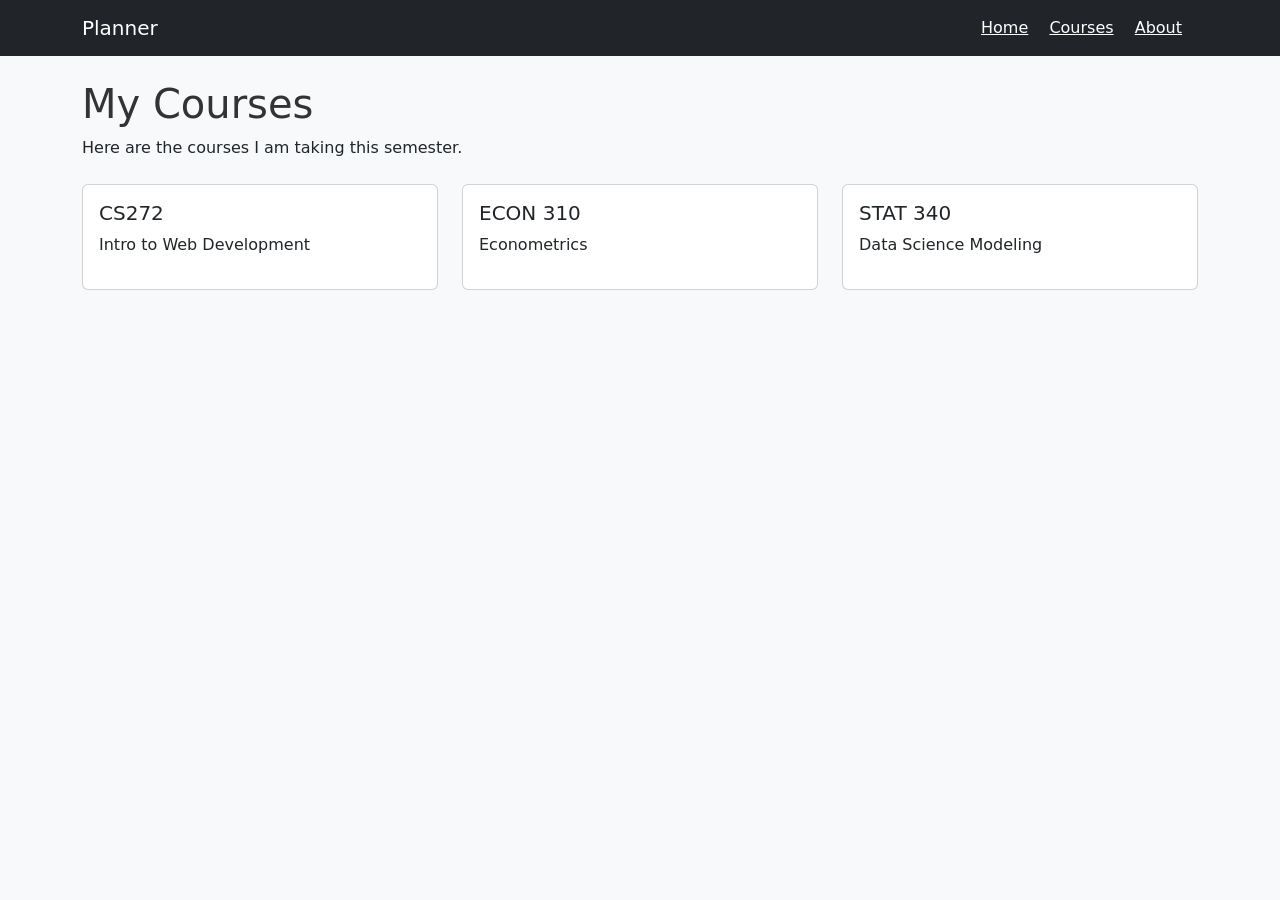
==== about.html @ c288c8f9 "Add courses page with Bootstrap cards" ====
<!DOCTYPE html>
<html>
<head>
  <title>Courses - Student Course Planner</title>

  <link href="https://cdn.jsdelivr.net/npm/bootstrap@5.3.0/dist/css/bootstrap.min.css" rel="stylesheet">
  <link rel="stylesheet" href="style.css">
</head>

<body>

<!-- Navbar -->
<nav class="navbar navbar-dark bg-dark">
  <div class="container">
    <a class="navbar-brand" href="index.html">Planner</a>

    <div>
      <a class="text-white me-3" href="index.html">Home</a>
      <a class="text-white me-3" href="courses.html">Courses</a>
      <a class="text-white me-3" href="about.html">About</a>
    </div>
  </div>
</nav>

<div class="container mt-4">
  <h1>My Courses</h1>
  <p>Here are the courses I am taking this semester.</p>

  <div class="row mt-4">

    <!-- Course 1 -->
    <div class="col-md-4">
      <div class="card p-3">
        <h5>CS272</h5>
        <p>Intro to Web Development</p>
      </div>
    </div>

    <!-- Course 2 -->
    <div class="col-md-4">
      <div class="card p-3">
        <h5>ECON 310</h5>
        <p>Econometrics</p>
      </div>
    </div>

    <!-- Course 3 -->
    <div class="col-md-4">
      <div class="card p-3">
        <h5>STAT 340</h5>
        <p>Data Science Modeling</p>
      </div>
    </div>

  </div>
</div>

</body>
</html>
---- style.css ----
body {
  background-color: #f8f9fa;
}

h1 {
  color: #333;
}
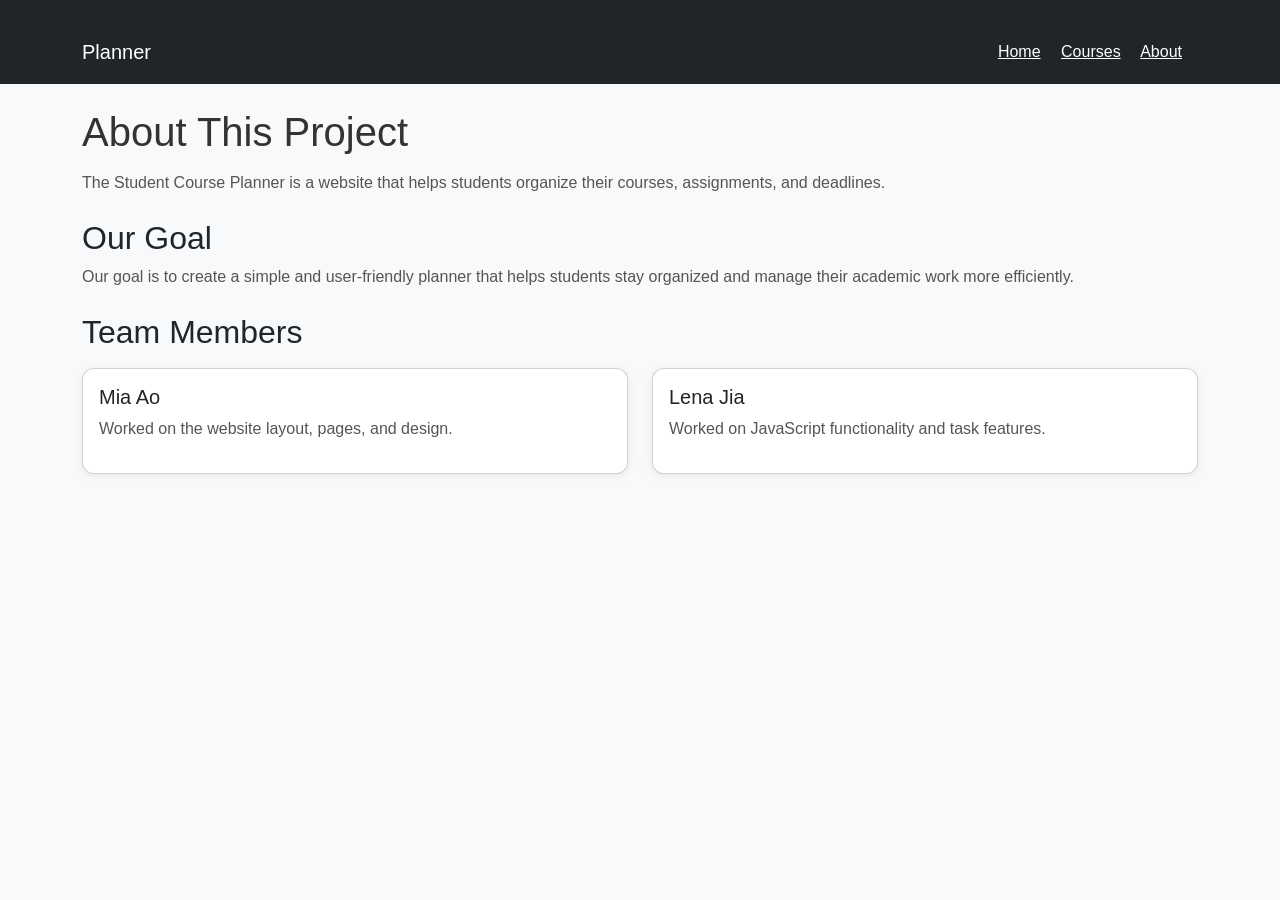
==== commit 76249306: "Improve global stylesheet" ====
--- a/about.html
+++ b/about.html
@@ -1,7 +1,7 @@
 <!DOCTYPE html>
 <html>
 <head>
-  <title>Courses - Student Course Planner</title>
+  <title>About - Student Course Planner</title>
 
   <link href="https://cdn.jsdelivr.net/npm/bootstrap@5.3.0/dist/css/bootstrap.min.css" rel="stylesheet">
   <link rel="stylesheet" href="style.css">
@@ -9,7 +9,6 @@
 
 <body>
 
-<!-- Navbar -->
 <nav class="navbar navbar-dark bg-dark">
   <div class="container">
     <a class="navbar-brand" href="index.html">Planner</a>
@@ -23,35 +22,31 @@
 </nav>
 
 <div class="container mt-4">
-  <h1>My Courses</h1>
-  <p>Here are the courses I am taking this semester.</p>
+  <h1>About This Project</h1>
+  <p>
+    The Student Course Planner is a website that helps students organize their courses, assignments, and deadlines.
+  </p>
 
-  <div class="row mt-4">
+  <h2 class="mt-4">Our Goal</h2>
+  <p>
+    Our goal is to create a simple and user-friendly planner that helps students stay organized and manage their academic work more efficiently.
+  </p>
 
-    <!-- Course 1 -->
-    <div class="col-md-4">
+  <h2 class="mt-4">Team Members</h2>
+  <div class="row mt-3">
+    <div class="col-md-6">
       <div class="card p-3">
-        <h5>CS272</h5>
-        <p>Intro to Web Development</p>
+        <h5>Mia Ao</h5>
+        <p>Worked on the website layout, pages, and design.</p>
       </div>
     </div>
 
-    <!-- Course 2 -->
-    <div class="col-md-4">
+    <div class="col-md-6">
       <div class="card p-3">
-        <h5>ECON 310</h5>
-        <p>Econometrics</p>
+        <h5>Lena Jia</h5>
+        <p>Worked on JavaScript functionality and task features.</p>
       </div>
     </div>
-
-    <!-- Course 3 -->
-    <div class="col-md-4">
-      <div class="card p-3">
-        <h5>STAT 340</h5>
-        <p>Data Science Modeling</p>
-      </div>
-    </div>
-
   </div>
 </div>
 
--- a/style.css
+++ b/style.css
@@ -1,7 +1,28 @@
 body {
   background-color: #f8f9fa;
+  font-family: Arial, sans-serif;
 }
 
 h1 {
   color: #333;
+  margin-bottom: 15px;
+}
+
+p {
+  color: #555;
+}
+
+.navbar {
+  padding-top: 12px;
+  padding-bottom: 12px;
+}
+
+.card {
+  border-radius: 12px;
+  box-shadow: 0 2px 8px rgba(0, 0, 0, 0.08);
+  margin-bottom: 20px;
+}
+
+.container {
+  margin-top: 20px;
 }
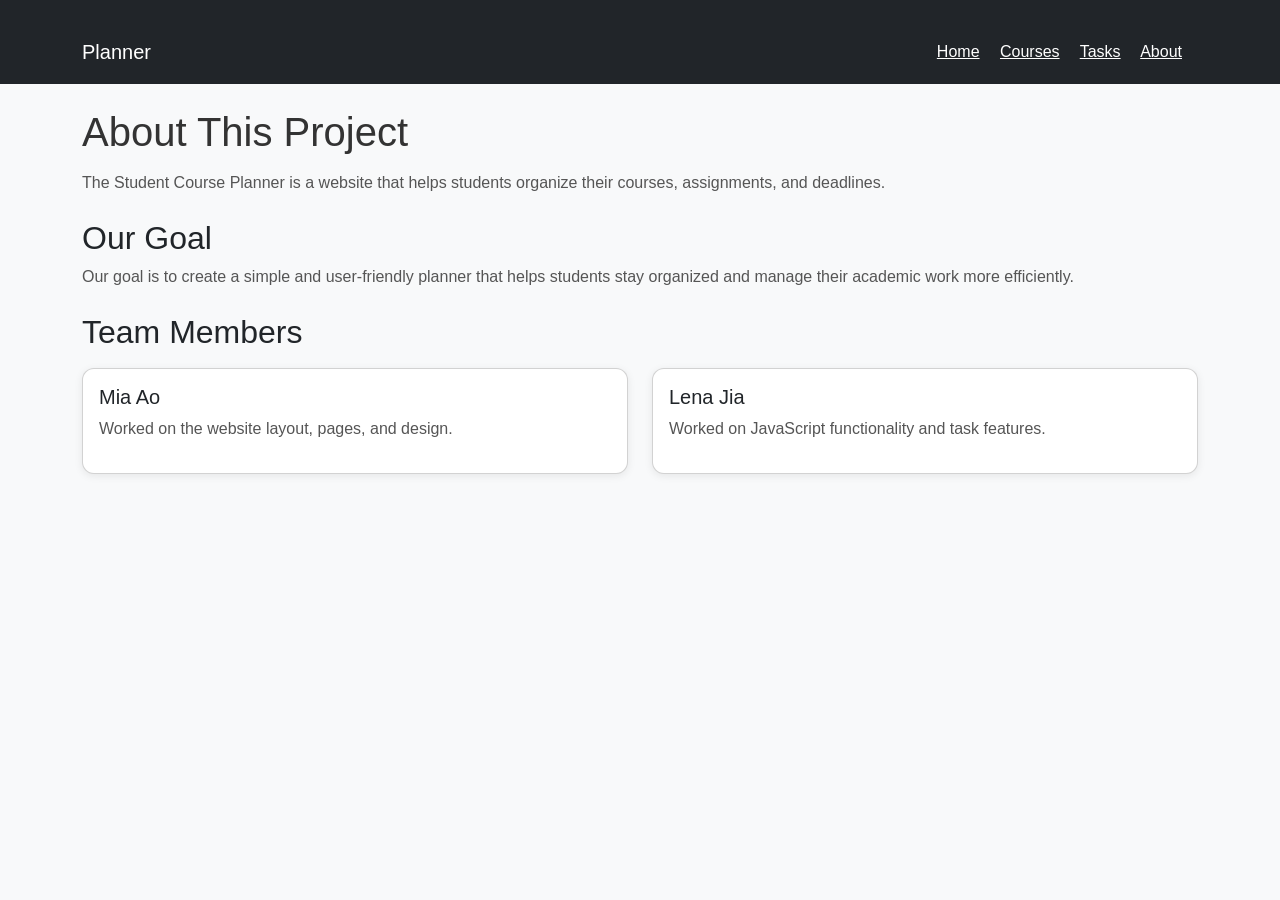
==== commit 0dd39876: "fix navbar add tasks link" ====
--- a/about.html
+++ b/about.html
@@ -16,6 +16,7 @@
     <div>
       <a class="text-white me-3" href="index.html">Home</a>
       <a class="text-white me-3" href="courses.html">Courses</a>
+      <a class="text-white me-3" href="tasks.html">Tasks</a>
       <a class="text-white me-3" href="about.html">About</a>
     </div>
   </div>
--- a/style.css
+++ b/style.css
@@ -23,6 +23,11 @@
   margin-bottom: 20px;
 }
 
+.card:hover {
+  transform: scale(1.03);
+  transition: transform 0.2s ease;
+}
+
 .container {
   margin-top: 20px;
 }
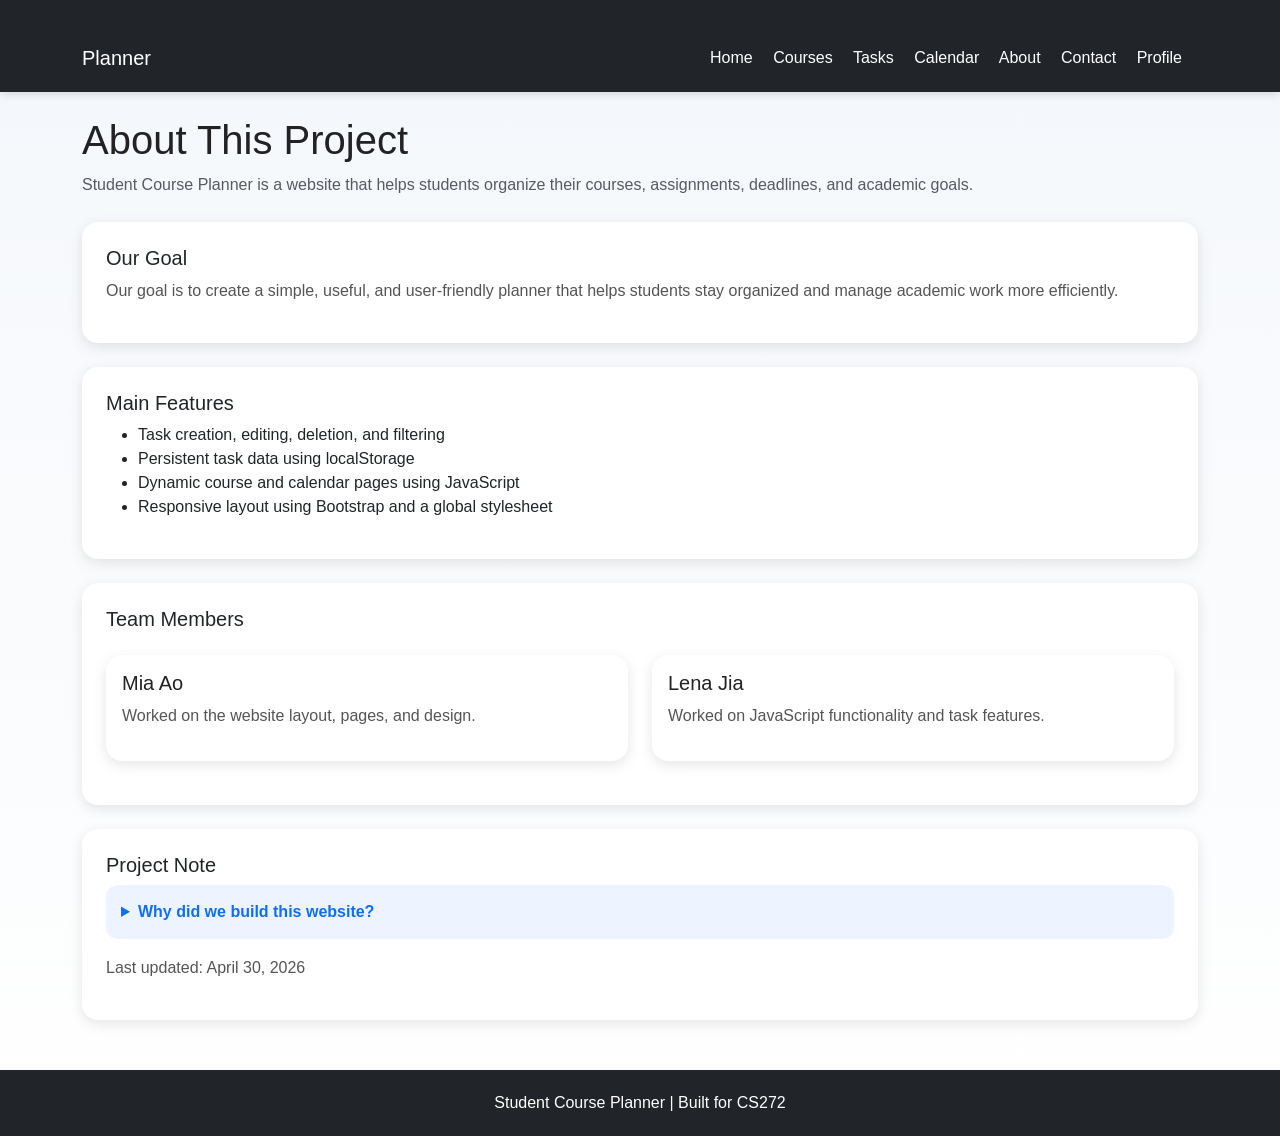
==== commit d38aa1be: "final website submission" ====
--- a/about.html
+++ b/about.html
@@ -1,6 +1,8 @@
 <!DOCTYPE html>
-<html>
+<html lang="en">
 <head>
+  <meta charset="UTF-8">
+  <meta name="viewport" content="width=device-width, initial-scale=1.0">
   <title>About - Student Course Planner</title>
 
   <link href="https://cdn.jsdelivr.net/npm/bootstrap@5.3.0/dist/css/bootstrap.min.css" rel="stylesheet">
@@ -17,39 +19,86 @@
       <a class="text-white me-3" href="index.html">Home</a>
       <a class="text-white me-3" href="courses.html">Courses</a>
       <a class="text-white me-3" href="tasks.html">Tasks</a>
+      <a class="text-white me-3" href="calendar.html">Calendar</a>
       <a class="text-white me-3" href="about.html">About</a>
+      <a class="text-white me-3" href="contact.html">Contact</a>
+      <a class="text-white me-3" href="profile.html">Profile</a>
     </div>
   </div>
 </nav>
 
-<div class="container mt-4">
-  <h1>About This Project</h1>
-  <p>
-    The Student Course Planner is a website that helps students organize their courses, assignments, and deadlines.
-  </p>
+<main class="container mt-4">
 
-  <h2 class="mt-4">Our Goal</h2>
-  <p>
-    Our goal is to create a simple and user-friendly planner that helps students stay organized and manage their academic work more efficiently.
-  </p>
+  <section>
+    <h1>About This Project</h1>
+    <p class="text-muted">
+      Student Course Planner is a website that helps students organize their courses,
+      assignments, deadlines, and academic goals.
+    </p>
 
-  <h2 class="mt-4">Team Members</h2>
-  <div class="row mt-3">
-    <div class="col-md-6">
-      <div class="card p-3">
-        <h5>Mia Ao</h5>
-        <p>Worked on the website layout, pages, and design.</p>
+    <article class="card p-4 mt-4">
+      <h2 class="h5">Our Goal</h2>
+      <p>
+        Our goal is to create a simple, useful, and user-friendly planner that helps
+        students stay organized and manage academic work more efficiently.
+      </p>
+    </article>
+
+    <article class="card p-4 mt-4">
+      <h2 class="h5">Main Features</h2>
+      <ul>
+        <li>Task creation, editing, deletion, and filtering</li>
+        <li>Persistent task data using localStorage</li>
+        <li>Dynamic course and calendar pages using JavaScript</li>
+        <li>Responsive layout using Bootstrap and a global stylesheet</li>
+      </ul>
+    </article>
+
+    <article class="card p-4 mt-4">
+      <h2 class="h5">Team Members</h2>
+
+      <div class="row mt-3">
+        <div class="col-md-6">
+          <div class="card p-3">
+            <h5>Mia Ao</h5>
+            <p>Worked on the website layout, pages, and design.</p>
+          </div>
+        </div>
+
+        <div class="col-md-6">
+          <div class="card p-3">
+            <h5>Lena Jia</h5>
+            <p>Worked on JavaScript functionality and task features.</p>
+          </div>
+        </div>
       </div>
-    </div>
+    </article>
 
-    <div class="col-md-6">
-      <div class="card p-3">
-        <h5>Lena Jia</h5>
-        <p>Worked on JavaScript functionality and task features.</p>
-      </div>
-    </div>
-  </div>
-</div>
+    <article class="card p-4 mt-4 mb-4">
+      <h2 class="h5">Project Note</h2>
+
+      <details>
+        <summary>Why did we build this website?</summary>
+        <p class="mt-2">
+          We built this website because students often need one organized place to
+          track courses, assignments, and deadlines.
+        </p>
+      </details>
+
+      <p class="mt-3">
+        Last updated: <time datetime="2026-04-30">April 30, 2026</time>
+      </p>
+    </article>
+
+  </section>
+
+</main>
+
+<footer>
+  <p>Student Course Planner | Built for CS272</p>
+</footer>
+
+<script src="script.js"></script>
 
 </body>
 </html>
--- a/style.css
+++ b/style.css
@@ -1,33 +1,220 @@
 body {
-  background-color: #f8f9fa;
+  background: linear-gradient(180deg, #f4f7fb 0%, #ffffff 100%);
   font-family: Arial, sans-serif;
-}
-
-h1 {
   color: #333;
-  margin-bottom: 15px;
+  margin: 0;
+}
+
+h1, h2, h3, h4, h5 {
+  color: #222;
 }
 
 p {
   color: #555;
-}
-
+  line-height: 1.6;
+}
+
+/* Navbar */
 .navbar {
-  padding-top: 12px;
-  padding-bottom: 12px;
-}
-
+  padding-top: 14px;
+  padding-bottom: 14px;
+  box-shadow: 0 2px 10px rgba(0, 0, 0, 0.15);
+}
+
+.navbar a {
+  text-decoration: none;
+  transition: opacity 0.2s ease, border-bottom 0.2s ease;
+}
+
+.navbar a:hover {
+  opacity: 0.8;
+  border-bottom: 2px solid white;
+}
+
+/* Main spacing */
+.container {
+  margin-top: 24px;
+}
+
+/* Hero section for homepage */
+.hero-section {
+  background: linear-gradient(rgba(28, 43, 75, 0.78), rgba(28, 43, 75, 0.78)),
+    url("https://images.unsplash.com/photo-1522202176988-66273c2fd55f");
+  background-size: cover;
+  background-position: center;
+  padding: 90px 20px;
+  margin-top: 0;
+}
+
+.hero-section h1,
+.hero-section p {
+  color: white;
+}
+
+/* Cards */
 .card {
+  border: none;
+  border-radius: 16px;
+  box-shadow: 0 4px 14px rgba(0, 0, 0, 0.10);
+  margin-bottom: 20px;
+  transition: transform 0.2s ease, box-shadow 0.2s ease;
+}
+
+.card:hover {
+  transform: translateY(-6px);
+  box-shadow: 0 10px 22px rgba(0, 0, 0, 0.15);
+}
+
+.dashboard-card {
+  background-color: white;
+  border-top: 5px solid #0d6efd;
+}
+
+.dashboard-card h3 {
+  font-size: 2.3rem;
+  color: #0d6efd;
+  font-weight: bold;
+}
+
+.feature-card {
+  display: flex;
+  flex-direction: column;
+}
+
+.feature-card .btn {
+  margin-top: auto;
+}
+
+/* Buttons */
+.btn {
+  border-radius: 999px;
+  padding-left: 22px;
+  padding-right: 22px;
+}
+
+/* Quote box */
+.quote-box {
+  background-color: #ffffff;
+  border-left: 5px solid #0d6efd;
+  padding: 18px;
+  border-radius: 10px;
+  font-style: italic;
+  box-shadow: 0 3px 10px rgba(0, 0, 0, 0.08);
+}
+
+/* Images */
+img {
+  max-width: 100%;
+}
+
+figure img {
+  transition: transform 0.2s ease;
+}
+
+figure img:hover {
+  transform: scale(1.02);
+}
+
+figcaption {
+  font-size: 0.9rem;
+}
+
+/* Details section */
+details {
+  background-color: #eef4ff;
+  padding: 15px;
   border-radius: 12px;
-  box-shadow: 0 2px 8px rgba(0, 0, 0, 0.08);
-  margin-bottom: 20px;
-}
-
-.card:hover {
-  transform: scale(1.03);
-  transition: transform 0.2s ease;
-}
-
-.container {
-  margin-top: 20px;
+  cursor: pointer;
+}
+
+summary {
+  font-weight: bold;
+  color: #0d6efd;
+}
+
+/* Form styling */
+form {
+  background-color: white;
+  padding: 22px;
+  border-radius: 16px;
+  box-shadow: 0 4px 14px rgba(0, 0, 0, 0.08);
+}
+
+input,
+textarea,
+select {
+  border-radius: 10px !important;
+}
+
+/* Task list */
+.task-item {
+  background-color: white;
+  border-left: 5px solid #0d6efd;
+  padding: 14px;
+  margin-bottom: 12px;
+  border-radius: 10px;
+  box-shadow: 0 2px 8px rgba(0, 0, 0, 0.07);
+}
+
+/* Calendar/deadline item */
+.deadline-item {
+  background-color: white;
+  padding: 16px;
+  border-radius: 12px;
+  border-left: 5px solid #198754;
+  margin-bottom: 12px;
+}
+
+/* Accessibility focus */
+a:focus,
+button:focus,
+input:focus,
+textarea:focus,
+select:focus {
+  outline: 3px solid #ffc107;
+  outline-offset: 3px;
+}
+
+/* Footer */
+footer {
+  background-color: #212529;
+  color: white;
+  padding: 20px;
+  text-align: center;
+  margin-top: 50px;
+}
+
+footer p {
+  color: white;
+  margin: 0;
+}
+
+/* Responsive layout */
+@media (max-width: 768px) {
+  .hero-section {
+    padding: 60px 15px;
+  }
+
+  .hero-section h1 {
+    font-size: 2rem;
+  }
+
+  .navbar .container {
+    flex-direction: column;
+    gap: 10px;
+  }
+
+  .navbar a {
+    display: inline-block;
+    margin-bottom: 8px;
+  }
+
+  .card:hover {
+    transform: none;
+  }
+}
+
+.high-priority {
+  border-left: 5px solid #dc3545;
+  background-color: #fff5f5;
 }
